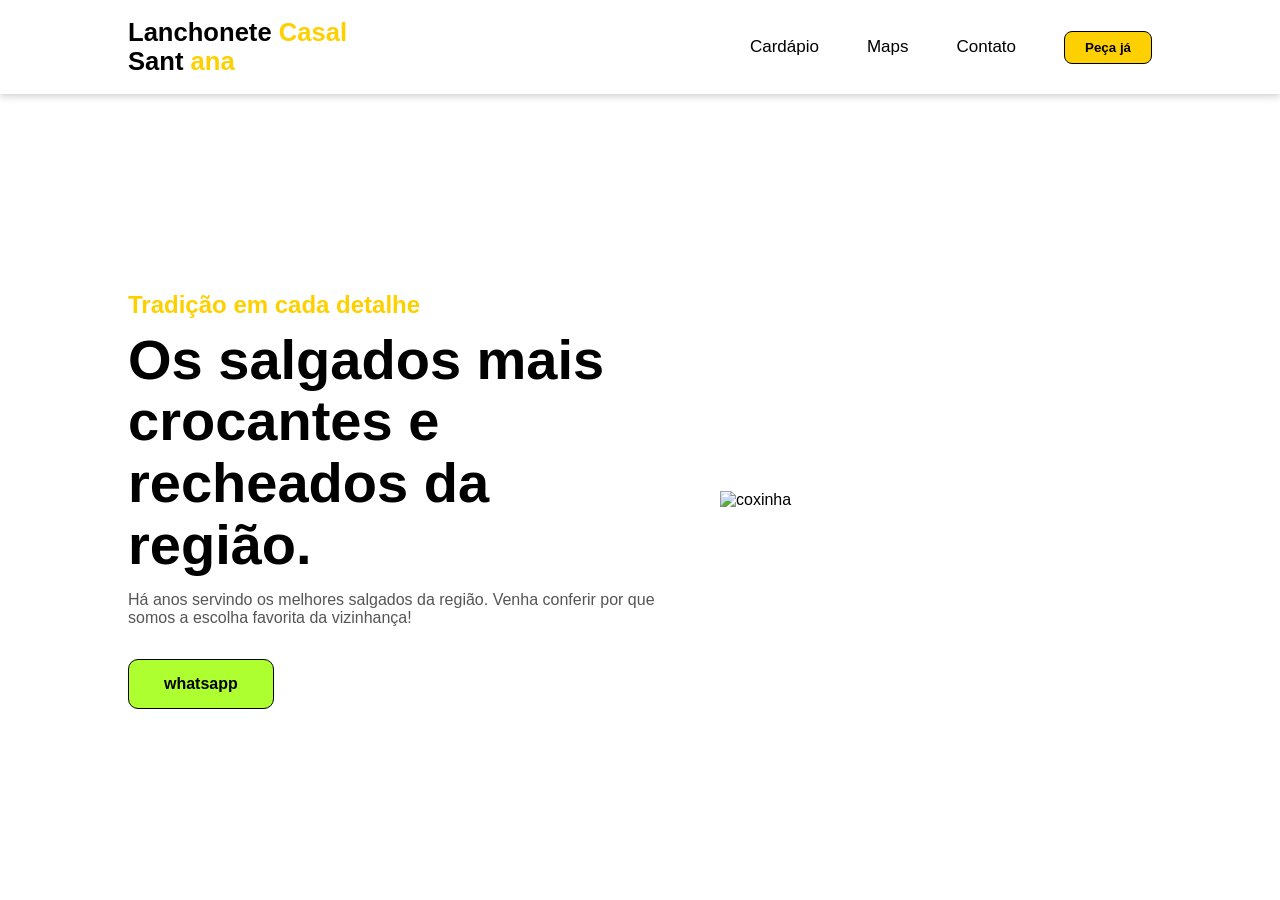
==== index.html @ 62159845 "Add files via upload" ====
<!DOCTYPE html>
<html lang="pt-br">
<head>
    <meta charset="UTF-8">
    <meta name="viewport" content="width=device-width, initial-scale=1.0">
    <title>Lanchonete da Cleuza</title>
    <link rel="stylesheet" href="style.css">
    <script src="app.js" defer></script>
</head>
<body>
    <header>
        <nav class="navigation">
            <p class="logo">Lanchonete <span>Casal<br></span>Sant <span>ana</span></p>

            <ul class="nav-menu">
                <li class="nav-item"><a href="cardapio/index.html">Cardápio</a></li>
                <li class="nav-item"><a href="https://maps.app.goo.gl/uycU5eYMcawXx2Zy9">Maps</a></li>
                <li class="nav-item"><a href="tel:+5541985182407">Contato</a></li>
                <li class="nav-item"><button class="btn-wt">Peça já</button></li>
            </ul>

            <div class="menu">
                <span class="bar"></span>
                <span class="bar"></span>
                <span class="bar"></span>
            </div>
        </nav>
    </header>

    <main>
        <section class="home">
            <div class="home-text">
                <h4 class="text-h4">Tradição em cada detalhe</h4>
                <h1 class="text-h1">Os salgados mais crocantes e recheados da região.</h1>
                <p>Há anos servindo os melhores salgados da região. Venha conferir por que somos a escolha favorita da vizinhança!</p>
                <a class="home-btn" href="https://wa.link/on8kbh">whatsapp</a>
            </div>

            <div class="home-img">
                <img src="img/coxinha.png" alt="coxinha">
            </div>
        </section>
    </main>
</body>
</html>
---- style.css ----
/* Reset e padrões globais */
* {
  font-family: "Poppins", sans-serif;
  margin: 0;
  padding: 0;
  box-sizing: border-box;
  list-style: none;
  text-decoration: none;
}

:root {
  --primary: rgb(255, 208, 0);
  --primary-hover: rgb(184, 150, 2);
  --white: #fff;
  --dark: #000;
}

body {
  color: var(--dark);
  background-color: var(--white);
  overflow-x: hidden;
}

/* ================= NAVBAR ================= */
.navigation {
  display: flex;
  align-items: center;
  justify-content: space-between;
  padding: 18px 10%;
  width: 100%;
  position: fixed;
  top: 0;
  z-index: 1000;
  background: var(--white);
  box-shadow: 0 0.1rem 0.5rem #ccc;
}

.logo {
  font-size: clamp(1.3rem, 2vw, 1.7rem);
  font-weight: 700;
  color: var(--dark);
}

.logo span {
  color: var(--primary);
}

/* Menu */
.nav-menu {
  display: flex;
  align-items: center;
  gap: 3rem;
}

.nav-menu li a {
  font-size: 17px;
  font-weight: 500;
  color: var(--dark);
  transition: 0.3s;
}

.nav-menu li a:hover {
  color: var(--primary);
}

/* Botão */
.btn-wt {
  padding: 8px 20px;
  border-radius: 8px;
  border: 1px solid black;
  background-color: var(--primary);
  font-weight: 600;
  cursor: pointer;
  transition: 0.3s;
}

.btn-wt:hover {
  background: var(--primary-hover);
}

/* ================= MENU HAMBÚRGUER ================= */
.menu {
  display: none;
  cursor: pointer;
}

.menu .bar {
  display: block;
  width: 28px;
  height: 3px;
  margin: 5px auto;
  border-radius: 3px;
  background: var(--dark);
  transition: all 0.3s;
}

.menu .bar:nth-child(1),
.menu .bar:nth-child(3) {
  background: var(--primary);
}

/* Animação X */
.menu.ativo .bar:nth-child(2) {
  opacity: 0;
}

.menu.ativo .bar:nth-child(1) {
  transform: translateY(8px) rotate(45deg);
}

.menu.ativo .bar:nth-child(3) {
  transform: translateY(-8px) rotate(-45deg);
}

/* ================= HOME ================= */
.home {
  display: flex;
  align-items: center;
  justify-content: space-between;
  width: 100%;
  min-height: 100vh;
  padding: 100px 10% 0;
  gap: 2rem;
}

.home-text {
  max-width: 35rem;
}

.home-text .text-h4 {
  font-size: clamp(1.2rem, 2vw, 1.5rem);
  color: var(--primary);
  margin-bottom: 10px;
}

.home-text .text-h1 {
  font-size: clamp(1.8rem, 5vw, 3.5rem);
  margin-bottom: 1rem;
  line-height: 1.1;
}

.home-text p {
  margin-bottom: 2rem;
  color: #555;
  font-size: clamp(0.9rem, 2vw, 1rem);
}

.home-btn {
  display: inline-block;
  padding: 15px 35px;
  border-radius: 10px;
  border: 1px solid black;
  background-color: #ADFF2F;
  color: #000;
  font-weight: 700;
  transition: 0.3s;
}

.home-btn:hover {
  background: var(--primary-hover);
}

/* ================= IMAGEM ================= */
.home-img {
  display: flex;
  align-items: center;
  justify-content: center;
  width: 100%;
  perspective: 1000px;
}

.home-img img {
  width: 100%;
  max-width: 450px;
  height: auto;
  animation: flutuar 4s ease-in-out infinite;
  transition: transform 0.5s ease;
}

.home-img img:hover {
  transform: scale(1.05) rotate(2deg);
  filter: drop-shadow(0 30px 40px rgba(255, 208, 0, 0.3));
}

/* Animação */
@keyframes flutuar {
  0% { transform: translateY(0); }
  50% { transform: translateY(-20px); }
  100% { transform: translateY(0); }
}

/* ================= RESPONSIVO ================= */

/* Tablets */
@media (max-width: 768px) {
  .menu {
    display: block;
    z-index: 1001;
  }

  .nav-menu {
    position: fixed;
    top: 0;
    right: -100%;
    width: 80%;
    height: 100vh;
    flex-direction: column;
    justify-content: center;
    background: var(--white);
    box-shadow: -2px 0 5px rgba(0, 0, 0, 0.1);
    transition: 0.4s;
  }

  .nav-menu.ativo {
    right: 0;
  }

  .home {
    flex-direction: column-reverse;
    text-align: center;
    padding: 120px 8% 20px;
  }

  .home-text {
    max-width: 100%;
  }

  .home-img img {
    max-width: 300px;
  }
}

/* Celulares */
@media (max-width: 480px) {
  .navigation {
    padding: 15px 5%;
  }

  .nav-menu {
    width: 100%;
  }

  .home {
    padding: 110px 5% 20px;
    gap: 1.5rem;
  }

  .home-text .text-h1 {
    line-height: 1.2;
  }

  .home-btn {
    padding: 12px 20px;
    font-size: 0.9rem;
  }

  .btn-wt {
    padding: 6px 14px;
    font-size: 0.85rem;
  }

  .home-img img {
    max-width: 220px;
  }
}

/* Evita scroll quando menu aberto */
body.menu-open {
  overflow: hidden;
}
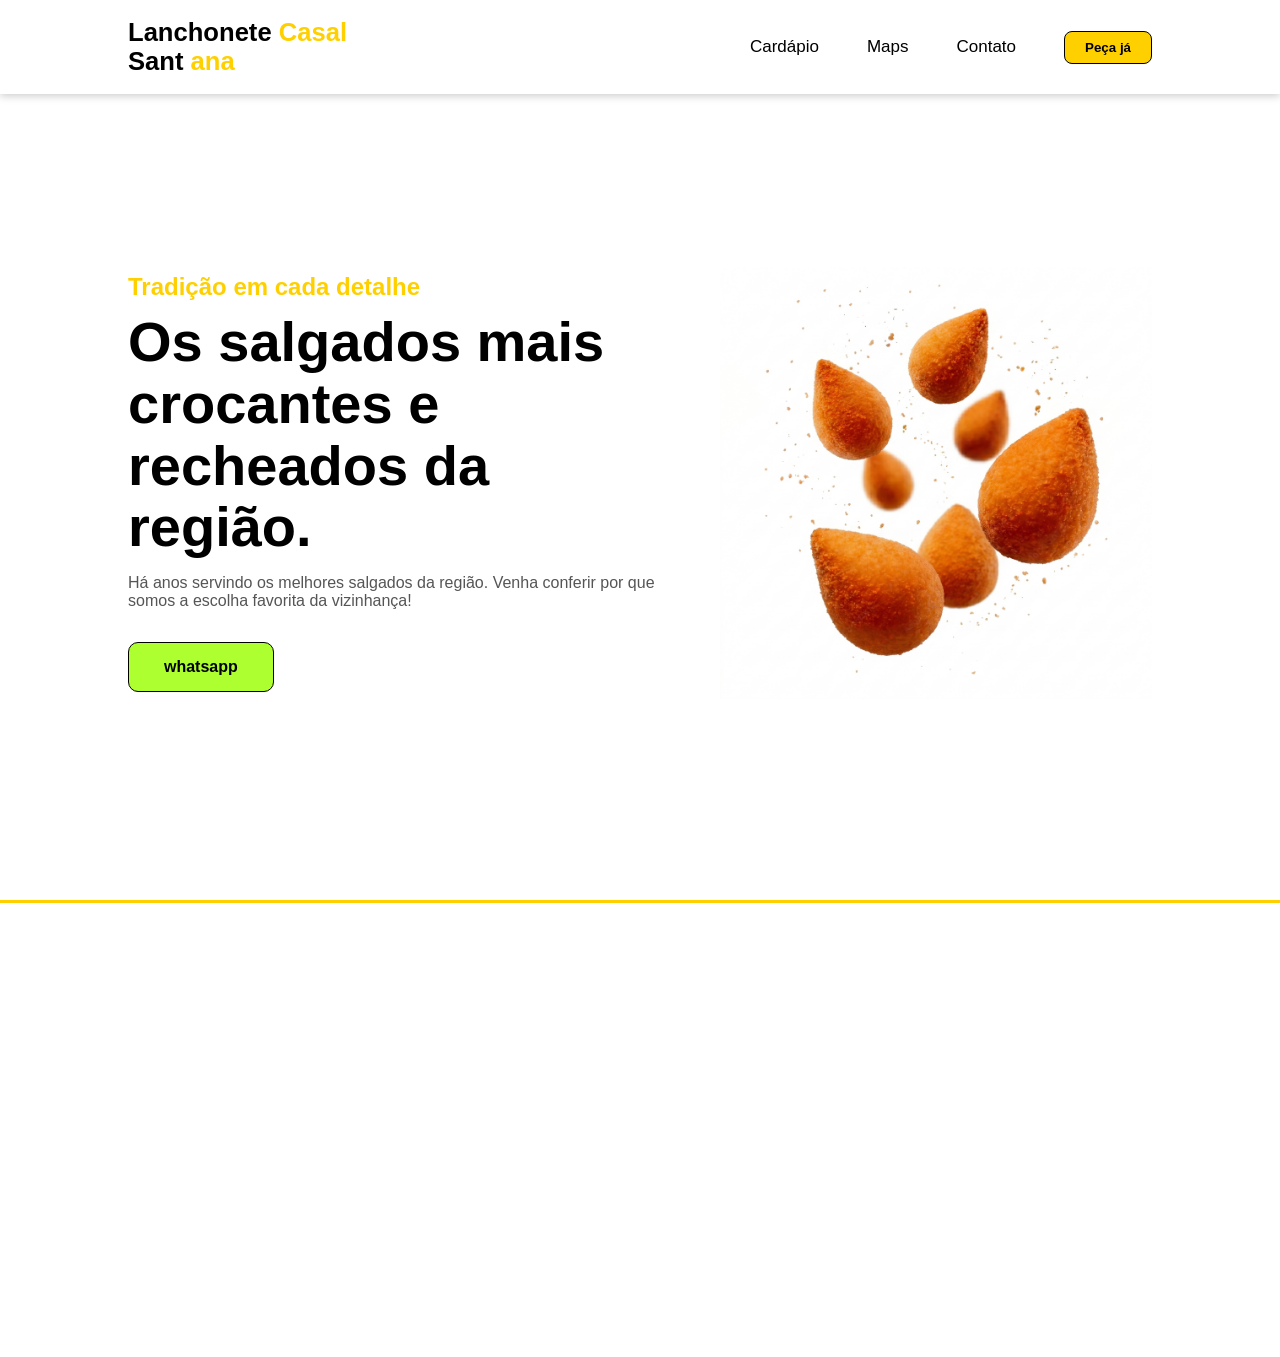
==== commit 623f0ae9: "Add progress bar and Google Maps iframe Added a progress bar and a Google Maps iframe for location." ====
--- a/index.html
+++ b/index.html
@@ -9,6 +9,7 @@
 </head>
 <body>
     <header>
+        <div class="progresso"></div>
         <nav class="navigation">
             <p class="logo">Lanchonete <span>Casal<br></span>Sant <span>ana</span></p>
 
@@ -40,6 +41,11 @@
                 <img src="img/coxinha.png" alt="coxinha">
             </div>
         </section>
+
+        <div class="barra-mapa">
+            <div class="barra"></div>
+        </div>
+        <iframe style="width: 100%; border: none;" src="https://www.google.com/maps/embed?pb=!1m18!1m12!1m3!1d3603.692531419556!2d-49.2216549!3d-25.4151007!2m3!1f0!2f0!3f0!3m2!1i1024!2i768!4f13.1!3m3!1m2!1s0x94dce536078d20c1%3A0xa237b43a099744f5!2sLanchonete%20da%20Cleuza!5e0!3m2!1spt-BR!2sbr!4v1788639614961!5m2!1spt-BR!2sbr" width="600" height="450" style="border:0;" allowfullscreen="" loading="lazy" referrerpolicy="strict-origin-when-cross-origin"></iframe>
     </main>
 </body>
 </html>
--- a/style.css
+++ b/style.css
@@ -119,7 +119,7 @@
   justify-content: space-between;
   width: 100%;
   min-height: 100vh;
-  padding: 100px 10% 0;
+  padding: 100px 10% 35px;
   gap: 2rem;
 }
 
@@ -181,6 +181,11 @@
   transform: scale(1.05) rotate(2deg);
   filter: drop-shadow(0 30px 40px rgba(255, 208, 0, 0.3));
 }
+
+.barra-mapa {width: 100%; height: 3px;}
+.barra-mapa .barra {width: 100%; height: 100%; background-color: var(--primary);}
+
+.progresso {width: 0vw; height: 3px; background-color: var(--primary); transition: 0.4s ease; position: fixed; top: 0; z-index: 99999;}
 
 /* Animação */
 @keyframes flutuar {
@@ -267,4 +272,4 @@
 /* Evita scroll quando menu aberto */
 body.menu-open {
   overflow: hidden;
-}+}
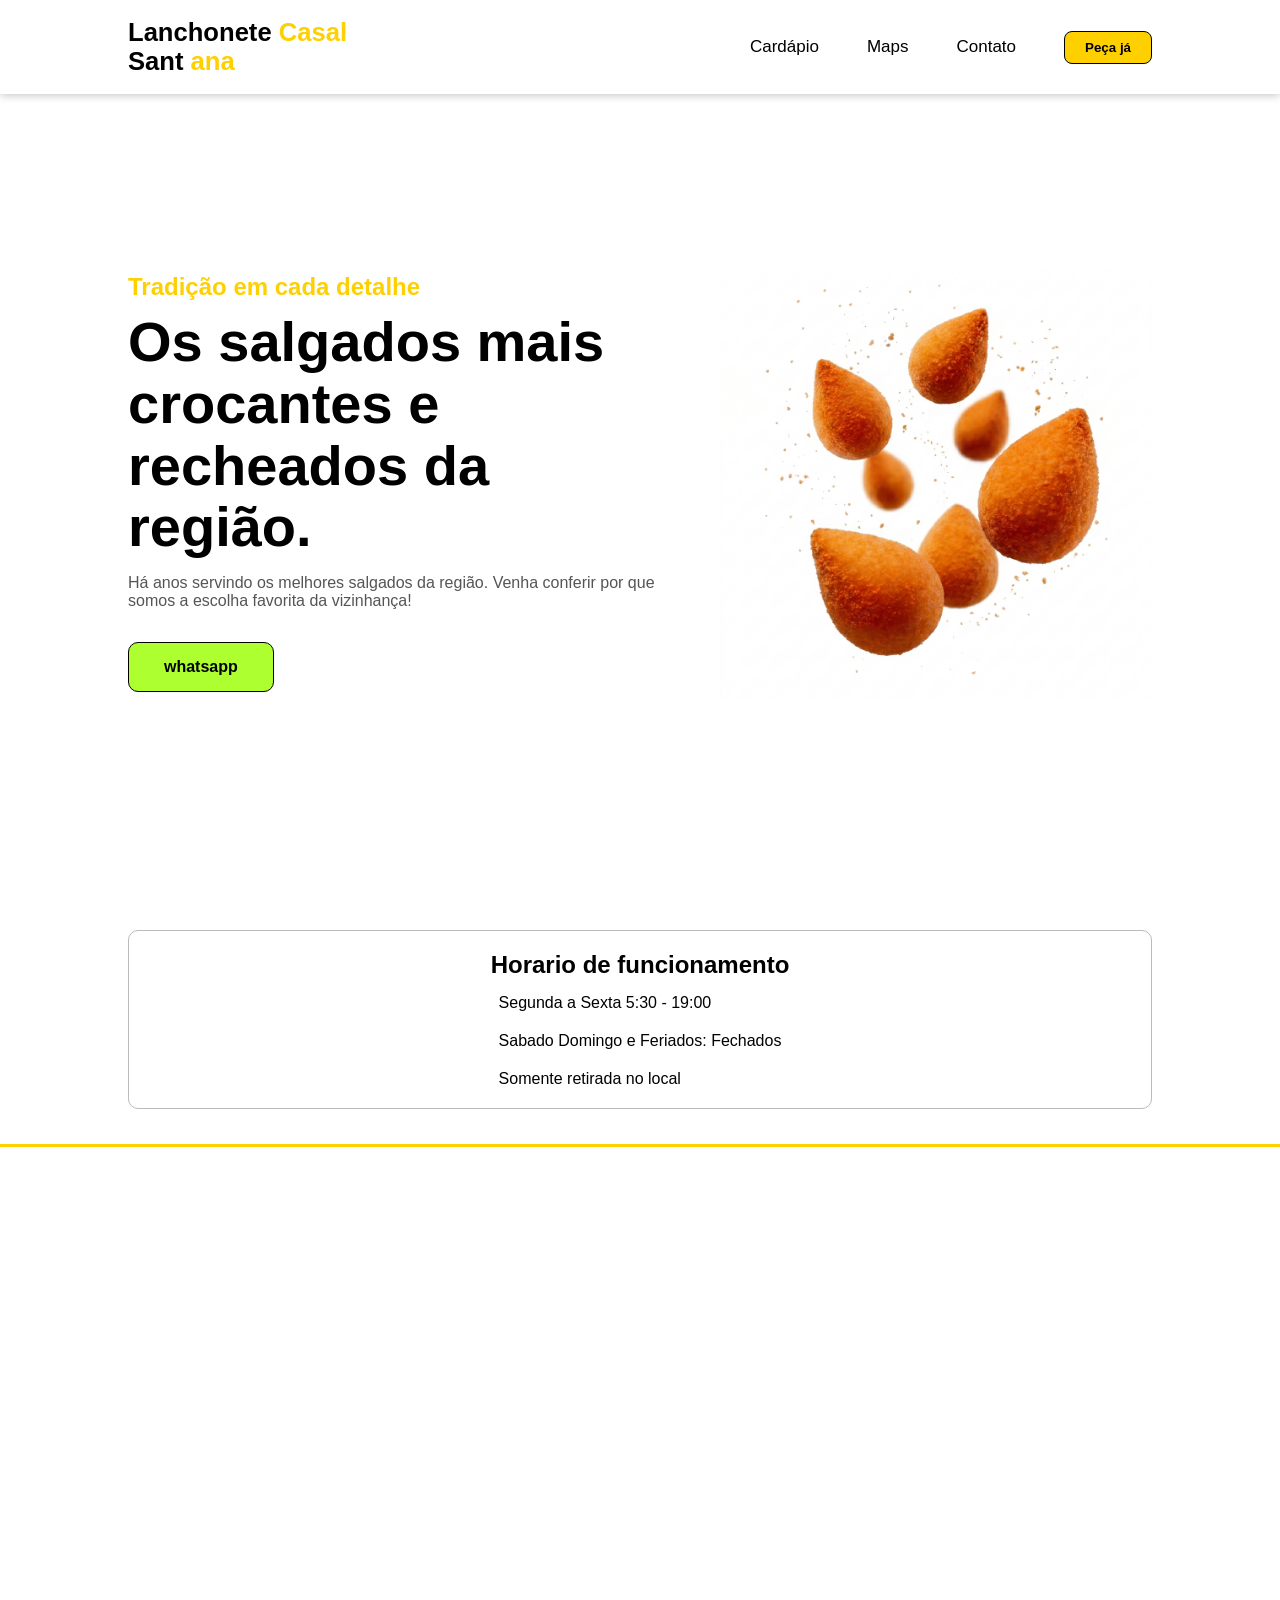
==== commit 86e15140: "Update index.html" ====
--- a/index.html
+++ b/index.html
@@ -42,6 +42,17 @@
             </div>
         </section>
 
+        <section class="funcionamento">
+            <div class="titulo">
+                <h2>Horario de funcionamento</h2>
+            </div>
+            <ul class="horarios">
+                <li>Segunda a Sexta 5:30 - 19:00</li>
+                <li>Sabado Domingo e Feriados: Fechados</li>
+                <li>Somente retirada no local</li>
+            </ul>
+
+        </section>
         <div class="barra-mapa">
             <div class="barra"></div>
         </div>
--- a/style.css
+++ b/style.css
@@ -186,6 +186,10 @@
 .barra-mapa .barra {width: 100%; height: 100%; background-color: var(--primary);}
 
 .progresso {width: 0vw; height: 3px; background-color: var(--primary); transition: 0.4s ease; position: fixed; top: 0; z-index: 99999;}
+
+.funcionamento {font-size: 1rem; margin: 30px 10% 35px; display: flex; flex-direction: column; gap: 15px; border: 1px solid #BBB; width: 80%; padding: 20px; border-radius: 10px; align-items: center;}
+.funcionamento .horarios {display: flex; flex-direction: column; gap: 20px;}
+
 
 /* Animação */
 @keyframes flutuar {
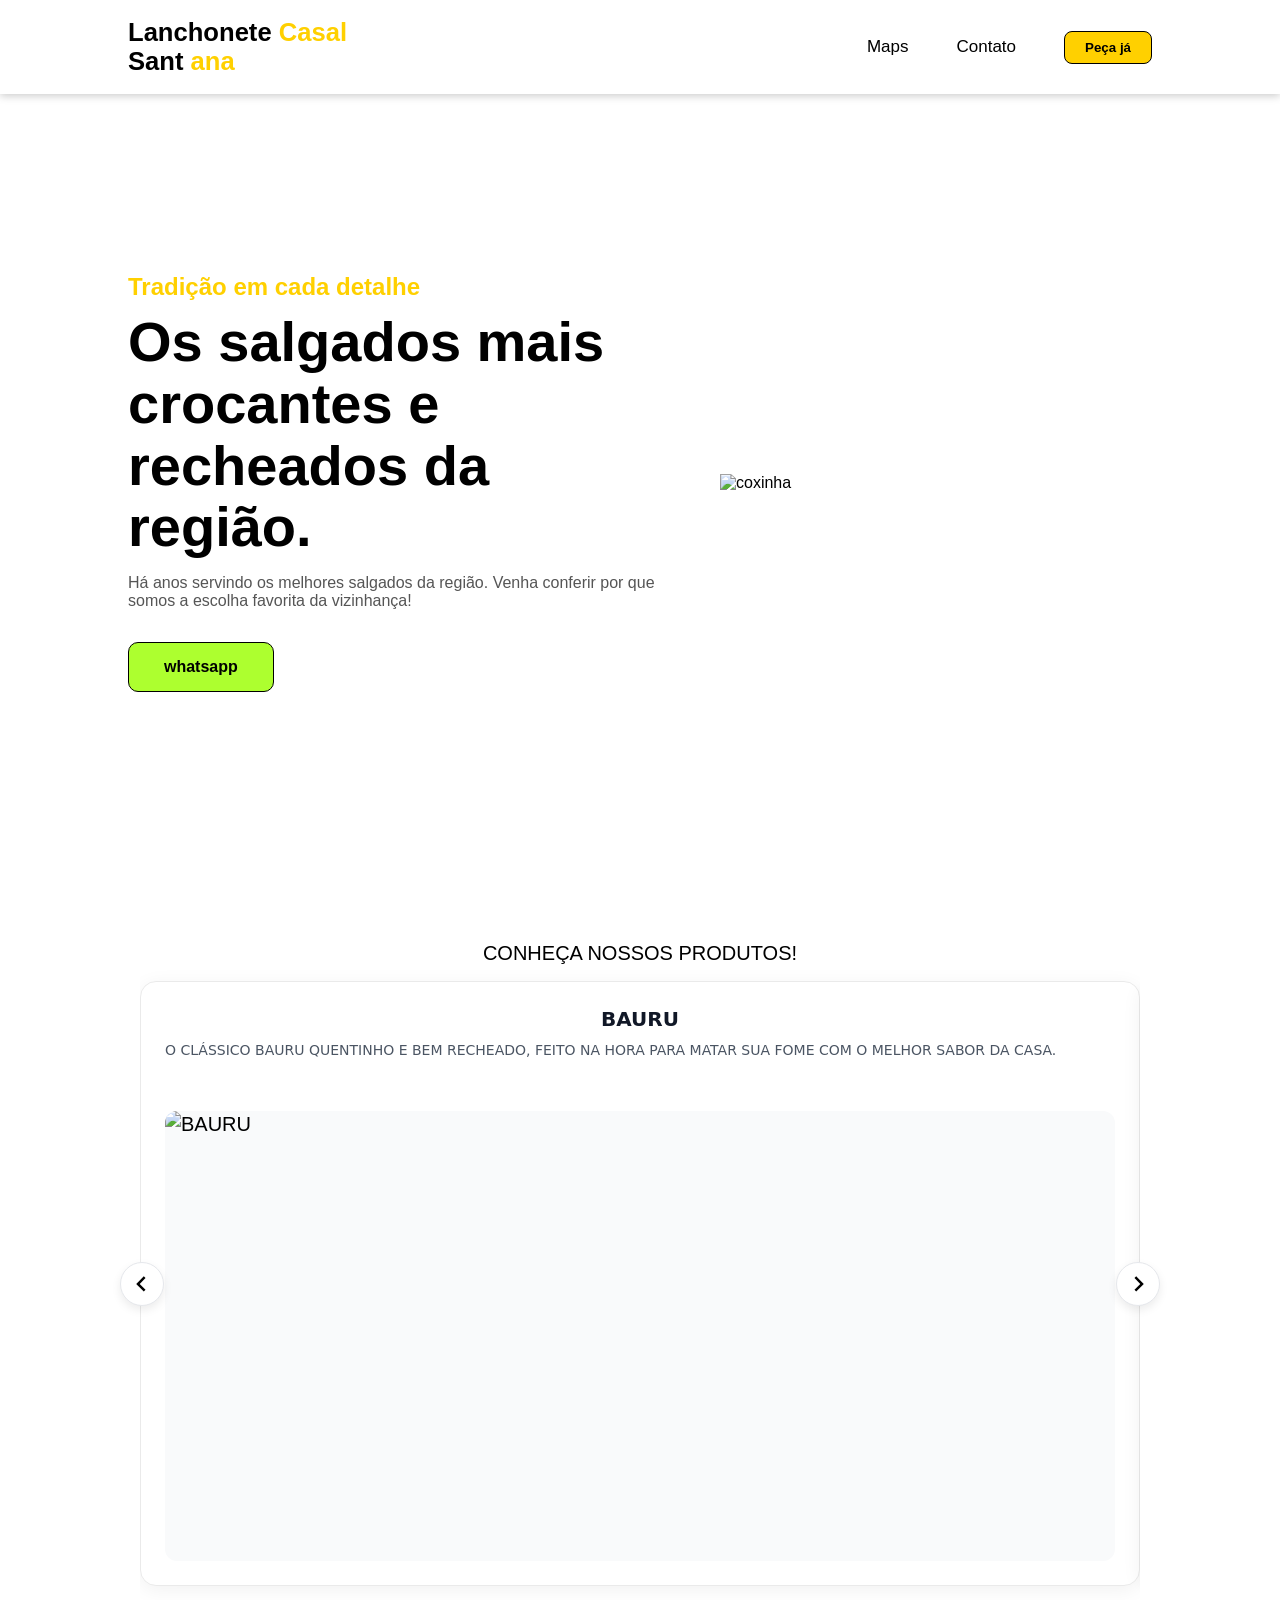
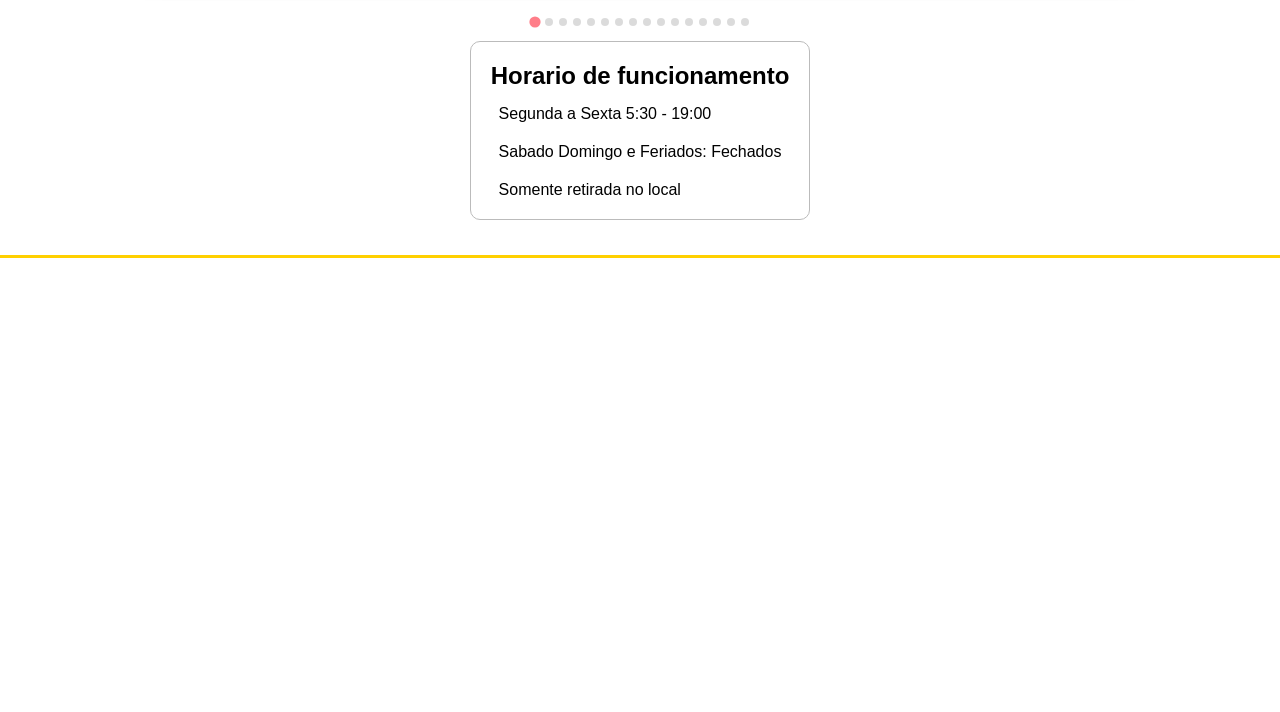
==== commit 0729dfc5: "Add files via upload" ====
--- a/index.html
+++ b/index.html
@@ -5,7 +5,7 @@
     <meta name="viewport" content="width=device-width, initial-scale=1.0">
     <title>Lanchonete da Cleuza</title>
     <link rel="stylesheet" href="style.css">
-    <script src="app.js" defer></script>
+    <link rel="stylesheet" href="splide.min.css">
 </head>
 <body>
     <header>
@@ -14,7 +14,6 @@
             <p class="logo">Lanchonete <span>Casal<br></span>Sant <span>ana</span></p>
 
             <ul class="nav-menu">
-                <li class="nav-item"><a href="cardapio/index.html">Cardápio</a></li>
                 <li class="nav-item"><a href="https://maps.app.goo.gl/uycU5eYMcawXx2Zy9">Maps</a></li>
                 <li class="nav-item"><a href="tel:+5541985182407">Contato</a></li>
                 <li class="nav-item"><button class="btn-wt">Peça já</button></li>
@@ -42,6 +41,265 @@
             </div>
         </section>
 
+        <section id="slider">
+            <div class="tamanho-1000">
+                <div class="containt">
+                    <div class="titulo">
+                        <p>Conheça Nossos produtos!</p>
+
+                        <div class="splide">
+                            <div class="splide__track">
+                                <ul class="splide__list">
+
+                                    <!-- Bauru -->
+                                    <li class="splide__slide">
+                                        <div class="card">
+                                            <div class="titulo">
+                                                <h1>Bauru</h1>
+                                            </div>
+                                            <div class="descricao">
+                                                <p>O clássico bauru quentinho e bem recheado, feito na hora para matar sua fome com o melhor sabor da casa.</p>
+                                            </div>
+                                            <picture class="pic-food">
+                                                <img src="cardapio/img/bauru.png" alt="Bauru">
+                                            </picture>
+                                        </div>
+                                    </li>
+
+                                    <!-- Burger -->
+                                    <li class="splide__slide">
+                                        <div class="card">
+                                            <div class="titulo">
+                                                <h1>Hambúrguer</h1>
+                                            </div>
+                                            <div class="descricao">
+                                                <p>Suculentos e artesanais! Escolha entre nossas opções incríveis: X-Pernil, X-Bacon, X-Salada e X-Costela.</p>
+                                            </div>
+                                            <picture class="pic-food">
+                                                <img src="cardapio/img/burger.png" alt="Hambúrguer">
+                                            </picture>
+                                        </div>
+                                    </li>
+
+                                    <!-- Café -->
+                                    <li class="splide__slide">
+                                        <div class="card">
+                                            <div class="titulo">
+                                                <h1>Café</h1>
+                                            </div>
+                                            <div class="descricao">
+                                                <p>Aquele café passado na hora para dar energia ao seu dia. Servimos o tradicional Café Preto ou com Leite cremoso.</p>
+                                            </div>
+                                            <picture class="pic-food">
+                                                <img src="cardapio/img/cafe.png" alt="Café">
+                                            </picture>
+                                        </div>
+                                    </li>
+
+                                    <!-- Choco -->
+                                    <li class="splide__slide">
+                                        <div class="card">
+                                            <div class="titulo">
+                                                <h1>Choco Milk</h1>
+                                            </div>
+                                            <div class="descricao">
+                                                <p>Delicioso achocolatado super gelado e cremoso, a escolha perfeita para adoçar e refrescar sua pausa.</p>
+                                            </div>
+                                            <picture class="pic-food">
+                                                <img src="cardapio/img/choco.png" alt="Choco Milk">
+                                            </picture>
+                                        </div>
+                                    </li>
+
+                                    <!-- Coxinha -->
+                                    <li class="splide__slide">
+                                        <div class="card">
+                                            <div class="titulo">
+                                                <h1>Coxinha</h1>
+                                            </div>
+                                            <div class="descricao">
+                                                <p>Crocante por fora e extremamente macia por dentro! Sabores: Frango c/ Catupiry, Frango c/ Requeijão e Costela.</p>
+                                            </div>
+                                            <picture class="pic-food">
+                                                <img src="cardapio/img/coxinha.png" alt="Coxinha">
+                                            </picture>
+                                        </div>
+                                    </li>
+
+                                    <!-- Doce -->
+                                    <li class="splide__slide">
+                                        <div class="card">
+                                            <div class="titulo">
+                                                <h1>Doces Tradicionais</h1>
+                                            </div>
+                                            <div class="descricao">
+                                                <p>Aqueles doces com gosto de infância! Variedades de Amendoim, Doce de Leite, Abóbora e muito mais para você aproveitar.</p>
+                                            </div>
+                                            <picture class="pic-food">
+                                                <img src="cardapio/img/doce.png" alt="Doces">
+                                            </picture>
+                                        </div>
+                                    </li>
+
+                                    <!-- Energético -->
+                                    <li class="splide__slide">
+                                        <div class="card">
+                                            <div class="titulo">
+                                                <h1>Energéticos</h1>
+                                            </div>
+                                            <div class="descricao">
+                                                <p>Precisa de um pique extra? Temos as melhores marcas bem geladas: Monster, Red Bull e Furioso.</p>
+                                            </div>
+                                            <picture class="pic-food">
+                                                <img src="cardapio/img/energ.png" alt="Energéticos">
+                                            </picture>
+                                        </div>
+                                    </li>
+
+                                    <!-- Espeto -->
+                                    <li class="splide__slide">
+                                        <div class="card">
+                                            <div class="titulo">
+                                                <h1>Espeto de Frango</h1>
+                                            </div>
+                                            <div class="descricao">
+                                                <p>Espetinho de frango grelhado no ponto certo, bem temperado, suculento e perfeito para um lanche rápido.</p>
+                                            </div>
+                                            <picture class="pic-food">
+                                                <img src="cardapio/img/espeto.png" alt="Espeto">
+                                            </picture>
+                                        </div>
+                                    </li>
+
+                                    <!-- Fone / Eletrônicos -->
+                                    <li class="splide__slide">
+                                        <div class="card">
+                                            <div class="titulo">
+                                                <h1>Eletrônicos & Acessórios</h1>
+                                            </div>
+                                            <div class="descricao">
+                                                <p>Salvação do seu dia a dia! Fones de ouvido, carregadores, cabos diversos e serviço de recarga para celulares.</p>
+                                            </div>
+                                            <picture class="pic-food">
+                                                <img src="cardapio/img/fone.png" alt="Eletrônicos">
+                                            </picture>
+                                        </div>
+                                    </li>
+
+                                    <!-- Misto Quente -->
+                                    <li class="splide__slide">
+                                        <div class="card">
+                                            <div class="titulo">
+                                                <h1>Misto Quente</h1>
+                                            </div>
+                                            <div class="descricao">
+                                                <p>Um clássico irresistível! Pão prensado na hora com presunto de qualidade e muito queijo derretido.</p>
+                                            </div>
+                                            <picture class="pic-food">
+                                                <img src="cardapio/img/mistoquente.png" alt="Misto Quente">
+                                            </picture>
+                                        </div>
+                                    </li>
+
+                                    <!-- Pastel -->
+                                    <li class="splide__slide">
+                                        <div class="card">
+                                            <div class="titulo">
+                                                <h1>Pastel Assado / Frito</h1>
+                                            </div>
+                                            <div class="descricao">
+                                                <p>Massa sequinha e recheios caprichados: Carne c/ Ovo, Carne c/ Queijo, Queijo c/ Calabresa e Carne c/ Palmito.</p>
+                                            </div>
+                                            <picture class="pic-food">
+                                                <img src="cardapio/img/pastel.png" alt="Pastel">
+                                            </picture>
+                                        </div>
+                                    </li>
+
+                                    <!-- Quibe -->
+                                    <li class="splide__slide">
+                                        <div class="card">
+                                            <div class="titulo">
+                                                <h1>Quibe de Carne</h1>
+                                            </div>
+                                            <div class="descricao">
+                                                <p>Receita tradicional temperada com ervas selecionadas, recheado com carne bovina suculenta e frito na hora.</p>
+                                            </div>
+                                            <picture class="pic-food">
+                                                <img src="cardapio/img/quibe.png" alt="Quibe">
+                                            </picture>
+                                        </div>
+                                    </li>
+
+                                    <!-- Refrigerante -->
+                                    <li class="splide__slide">
+                                        <div class="card">
+                                            <div class="titulo">
+                                                <h1>Refrigerantes</h1>
+                                            </div>
+                                            <div class="descricao">
+                                                <p>Nada melhor para acompanhar seu salgado! Latas e garrafas trincando de geladas: Coca-Cola, Fanta, Sprite e mais.</p>
+                                            </div>
+                                            <picture class="pic-food">
+                                                <img src="cardapio/img/refri.png" alt="Refrigerante">
+                                            </picture>
+                                        </div>
+                                    </li>
+
+                                    <!-- Risole -->
+                                    <li class="splide__slide">
+                                        <div class="card">
+                                            <div class="titulo">
+                                                <h1>Risole de Carne</h1>
+                                            </div>
+                                            <div class="descricao">
+                                                <p>Salgado empanado com casquinha crocante e recheio cremoso de carne moída bem temperada.</p>
+                                            </div>
+                                            <picture class="pic-food">
+                                                <img src="cardapio/img/risole.png" alt="Risole">
+                                            </picture>
+                                        </div>
+                                    </li>
+
+                                    <!-- Sobrecoxa -->
+                                    <li class="splide__slide">
+                                        <div class="card">
+                                            <div class="titulo">
+                                                <h1>Sobrecoxa de Frango</h1>
+                                            </div>
+                                            <div class="descricao">
+                                                <p>Sobrecoxa assada e bem douradinha, com tempero especial que garante muita suculência a cada mordida.</p>
+                                            </div>
+                                            <picture class="pic-food">
+                                                <img src="cardapio/img/sobrecoxa.png" alt="Sobrecoxa">
+                                            </picture>
+                                        </div>
+                                    </li>
+
+                                    <!-- Suco -->
+                                    <li class="splide__slide">
+                                        <div class="card">
+                                            <div class="titulo">
+                                                <h1>Sucos & Bebidas</h1>
+                                            </div>
+                                            <div class="descricao">
+                                                <p>Opções leves e saborosas para se hidratar: Tampico, Del Valle, Água de Coco geladinha e vários outros sabores.</p>
+                                            </div>
+                                            <picture class="pic-food">
+                                                <img src="cardapio/img/suco.png" alt="Suco">
+                                            </picture>
+                                        </div>
+                                    </li>
+
+                                </ul>
+                            </div>
+                        </div>
+
+                    </div>
+                </div>
+            </div>
+        </section>
+
         <section class="funcionamento">
             <div class="titulo">
                 <h2>Horario de funcionamento</h2>
@@ -58,5 +316,8 @@
         </div>
         <iframe style="width: 100%; border: none;" src="https://www.google.com/maps/embed?pb=!1m18!1m12!1m3!1d3603.692531419556!2d-49.2216549!3d-25.4151007!2m3!1f0!2f0!3f0!3m2!1i1024!2i768!4f13.1!3m3!1m2!1s0x94dce536078d20c1%3A0xa237b43a099744f5!2sLanchonete%20da%20Cleuza!5e0!3m2!1spt-BR!2sbr!4v1788639614961!5m2!1spt-BR!2sbr" width="600" height="450" style="border:0;" allowfullscreen="" loading="lazy" referrerpolicy="strict-origin-when-cross-origin"></iframe>
     </main>
+
+    <script src="splide.min.js"></script>
+    <script src="app.js"></script>
 </body>
 </html>
--- a/style.css
+++ b/style.css
@@ -187,8 +187,167 @@
 
 .progresso {width: 0vw; height: 3px; background-color: var(--primary); transition: 0.4s ease; position: fixed; top: 0; z-index: 99999;}
 
-.funcionamento {font-size: 1rem; margin: 30px 10% 35px; display: flex; flex-direction: column; gap: 15px; border: 1px solid #BBB; width: 80%; padding: 20px; border-radius: 10px; align-items: center;}
+.funcionamento {font-size: 1rem; margin: 30px auto 35px; display: flex; flex-direction: column; gap: 15px; border: 1px solid #BBB; width: 80%; padding: 20px; border-radius: 10px; align-items: center; width: fit-content;}
 .funcionamento .horarios {display: flex; flex-direction: column; gap: 20px;}
+
+#slider {
+  padding: 90px 0 0;
+}
+
+#slider .tamanho-1000 {
+  width: 90%;
+  max-width: 1000px;
+  margin: 0 auto;
+}
+
+#slider .titulo {
+  font-size: 20px;
+  text-transform: uppercase;
+  text-align: center;
+  line-height: 1.3em;
+}
+
+/* ==========================================================================
+   CONFIGURAÇÕES DO CONTÊINER GERAL
+   ========================================================================== */
+#slider {
+  width: 100%;
+  max-width: 1200px; /* Largura perfeita para desktop */
+  margin: 2.5rem auto;
+  padding: 0 1.5rem;
+  box-sizing: border-box;
+}
+
+#slider .splide__track {
+  padding: 15px 5px;
+}
+
+/* ==========================================================================
+   ESTRUTURA DO CARD
+   ========================================================================== */
+#slider .card {
+  background: #ffffff;
+  border-radius: 16px;
+  padding: 1.5rem;
+  box-shadow: 0 4px 20px rgba(0, 0, 0, 0.06);
+  border: 1px solid #eaeaea;
+  display: flex;
+  flex-direction: column;
+  justify-content: space-between;
+  height: 100%;
+  box-sizing: border-box;
+  text-align: left; /* Alinhamento à esquerda fica mais elegante no desktop */
+}
+
+/* ==========================================================================
+   TEXTOS (TÍTULO E DESCRIÇÃO ACIMA DA IMAGEM)
+   ========================================================================== */
+#slider .titulo {
+  margin-bottom: 0.5rem;
+}
+
+#slider .titulo h1 {
+  font-family: 'Poppins', system-ui, -apple-system, sans-serif;
+  font-size: 1.25rem;
+  font-weight: 700;
+  color: #111827;
+  margin: 0;
+  line-height: 1.3;
+}
+
+#slider .descricao {
+  margin-bottom: 1.25rem;
+  min-height: 3.2rem; /* Mantém o alinhamento uniforme das imagens */
+  display: flex;
+  align-items: flex-start;
+}
+
+#slider .descricao p {
+  font-family: 'Inter', system-ui, -apple-system, sans-serif;
+  font-size: 0.875rem;
+  color: #4b5563;
+  line-height: 1.5;
+  margin: 0;
+}
+
+/* ==========================================================================
+   IMAGEM (SEM EFEITO HOVER)
+   ========================================================================== */
+#slider .pic-food {
+  width: 100%;
+  max-height: 50vh;
+  aspect-ratio: 1 / 1;
+  display: block;
+  border-radius: 12px;
+  overflow: hidden;
+  background-color: #f9fafb;
+}
+
+#slider .pic-food img {
+  width: 100%;
+  height: 100%;
+  object-fit: cover;
+  object-position: center;
+  display: block;
+}
+
+/* ==========================================================================
+   NAVEGAÇÃO DO SPLIDE (SETAS E PAGINAÇÃO)
+   ========================================================================== */
+#slider .splide__arrow {
+  background: #ffffff;
+  border: 1px solid #e5e7eb;
+  box-shadow: 0 4px 10px rgba(0, 0, 0, 0.08);
+  width: 2.75rem;
+  height: 2.75rem;
+  opacity: 1;
+}
+
+#slider .splide__arrow--prev {
+  left: -1.25rem;
+}
+
+#slider .splide__arrow--next {
+  right: -1.25rem;
+}
+
+#slider .splide__pagination {
+  bottom: -1.75rem;
+}
+
+#slider .splide__pagination__page.is-active {
+  background: #ff4757;
+}
+
+/* ==========================================================================
+   RESPONSIVIDADE (MEDIA QUERIES)
+   ========================================================================== */
+
+/* Telas Pequenas (Smartphones) */
+@media (max-width: 640px) {
+  #slider {
+    padding: 0 0.75rem;
+  }
+
+  #slider .card {
+    padding: 1rem;
+    text-align: center;
+  }
+
+  #slider .descricao {
+    justify-content: center;
+    min-height: auto;
+  }
+
+  #slider .splide__arrow--prev {
+    left: 0.25rem;
+  }
+
+  #slider .splide__arrow--next {
+    right: 0.25rem;
+  }
+}
+
 
 
 /* Animação */
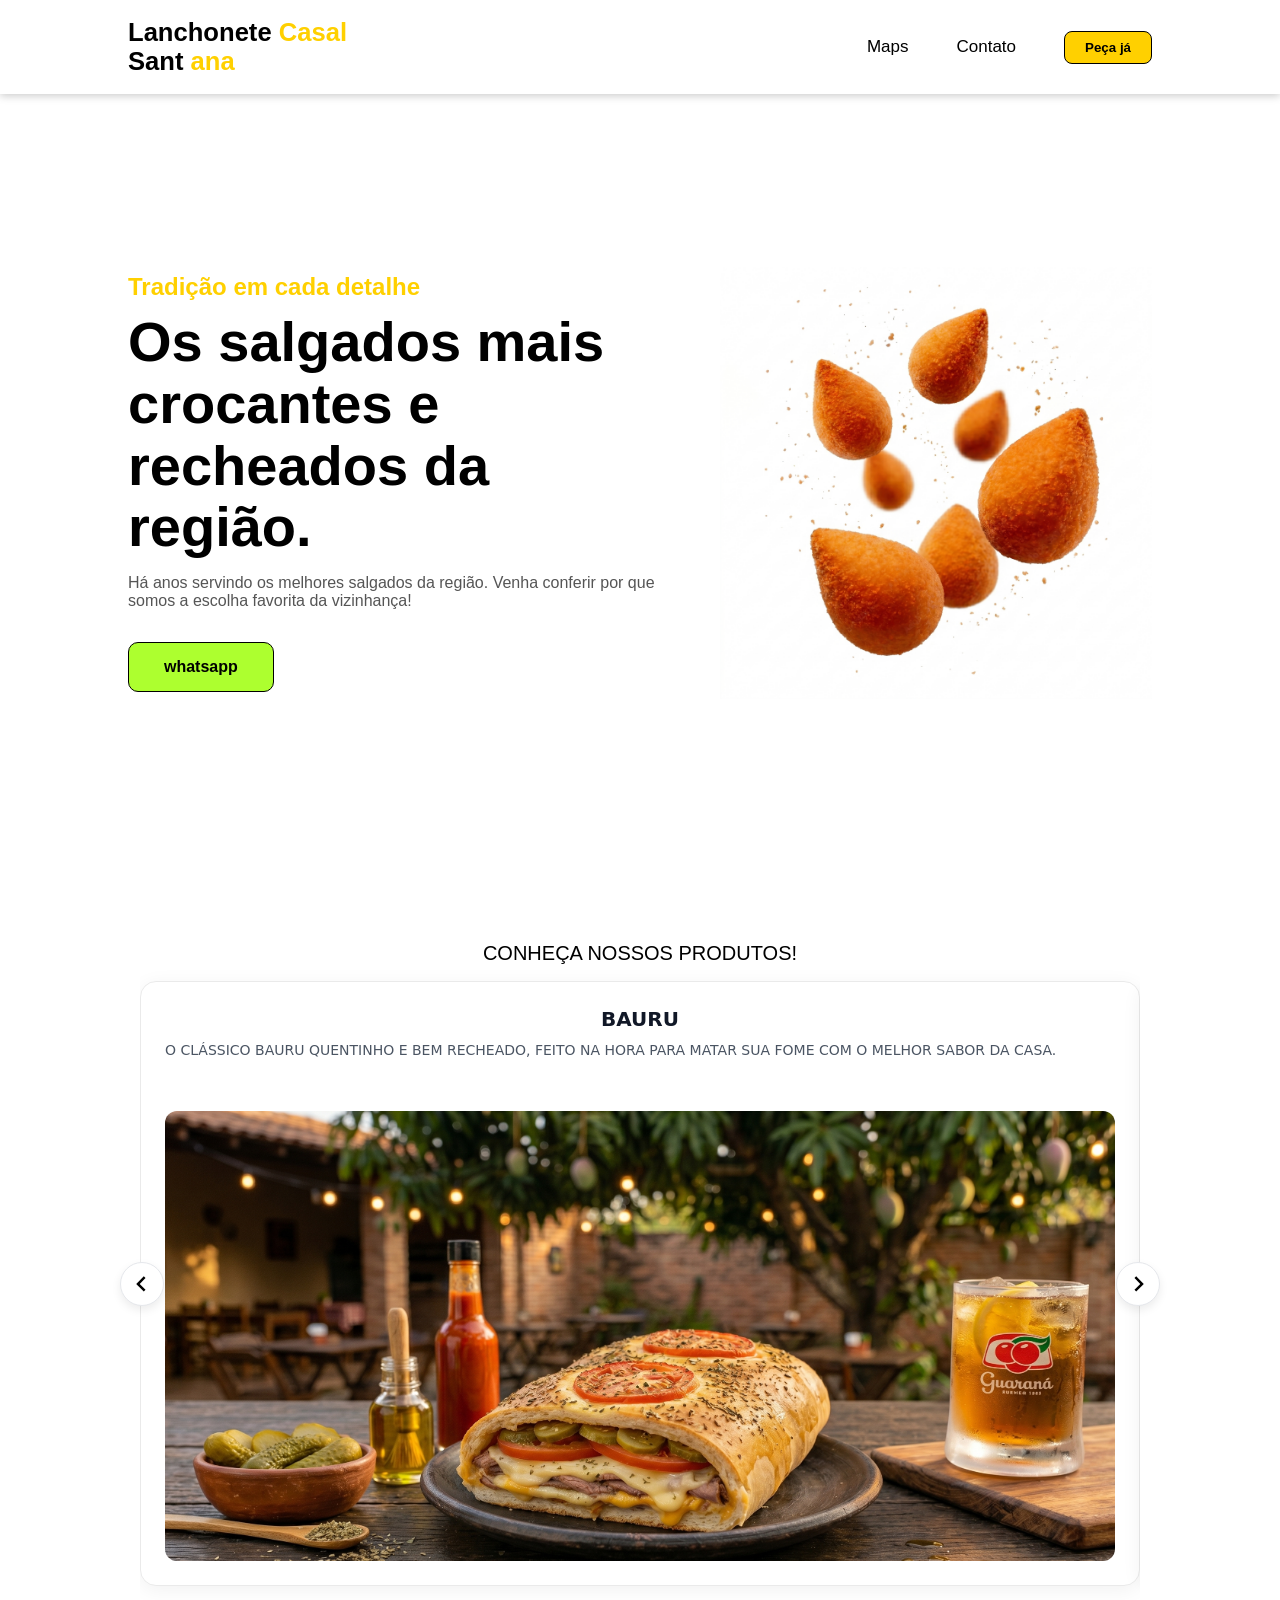
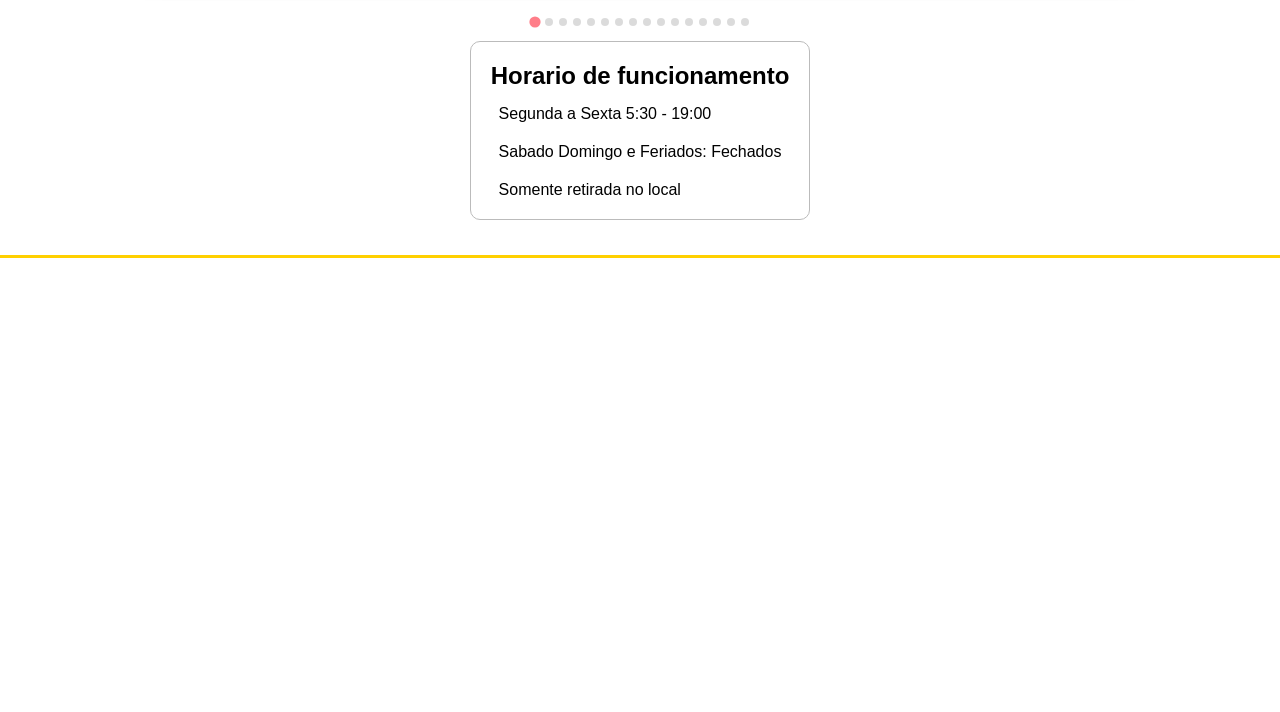
==== commit c1342370: "Adicionei algumas animações e melhorei um pouco o css" ====
--- a/index.html
+++ b/index.html
@@ -36,9 +36,9 @@
                 <a class="home-btn" href="https://wa.link/on8kbh">whatsapp</a>
             </div>
 
-            <div class="home-img">
-                <img src="img/coxinha.png" alt="coxinha">
-            </div>
+            <picture class="home-img">
+                <img class="coxinha" src="img/coxinha.png" alt="coxinha">
+            </picture>
         </section>
 
         <section id="slider">
@@ -320,4 +320,4 @@
     <script src="splide.min.js"></script>
     <script src="app.js"></script>
 </body>
-</html>
+</html>
--- a/style.css
+++ b/style.css
@@ -174,12 +174,13 @@
   max-width: 450px;
   height: auto;
   animation: flutuar 4s ease-in-out infinite;
-  transition: transform 0.5s ease;
+  transition: transform, scale 0.5s ease;
+  cursor: pointer;
 }
 
 .home-img img:hover {
-  transform: scale(1.05) rotate(2deg);
-  filter: drop-shadow(0 30px 40px rgba(255, 208, 0, 0.3));
+  animation-play-state: paused;
+  scale: 1.1;
 }
 
 .barra-mapa {width: 100%; height: 3px;}
@@ -192,6 +193,7 @@
 
 #slider {
   padding: 90px 0 0;
+  scroll-margin-top: 120px;
 }
 
 #slider .tamanho-1000 {
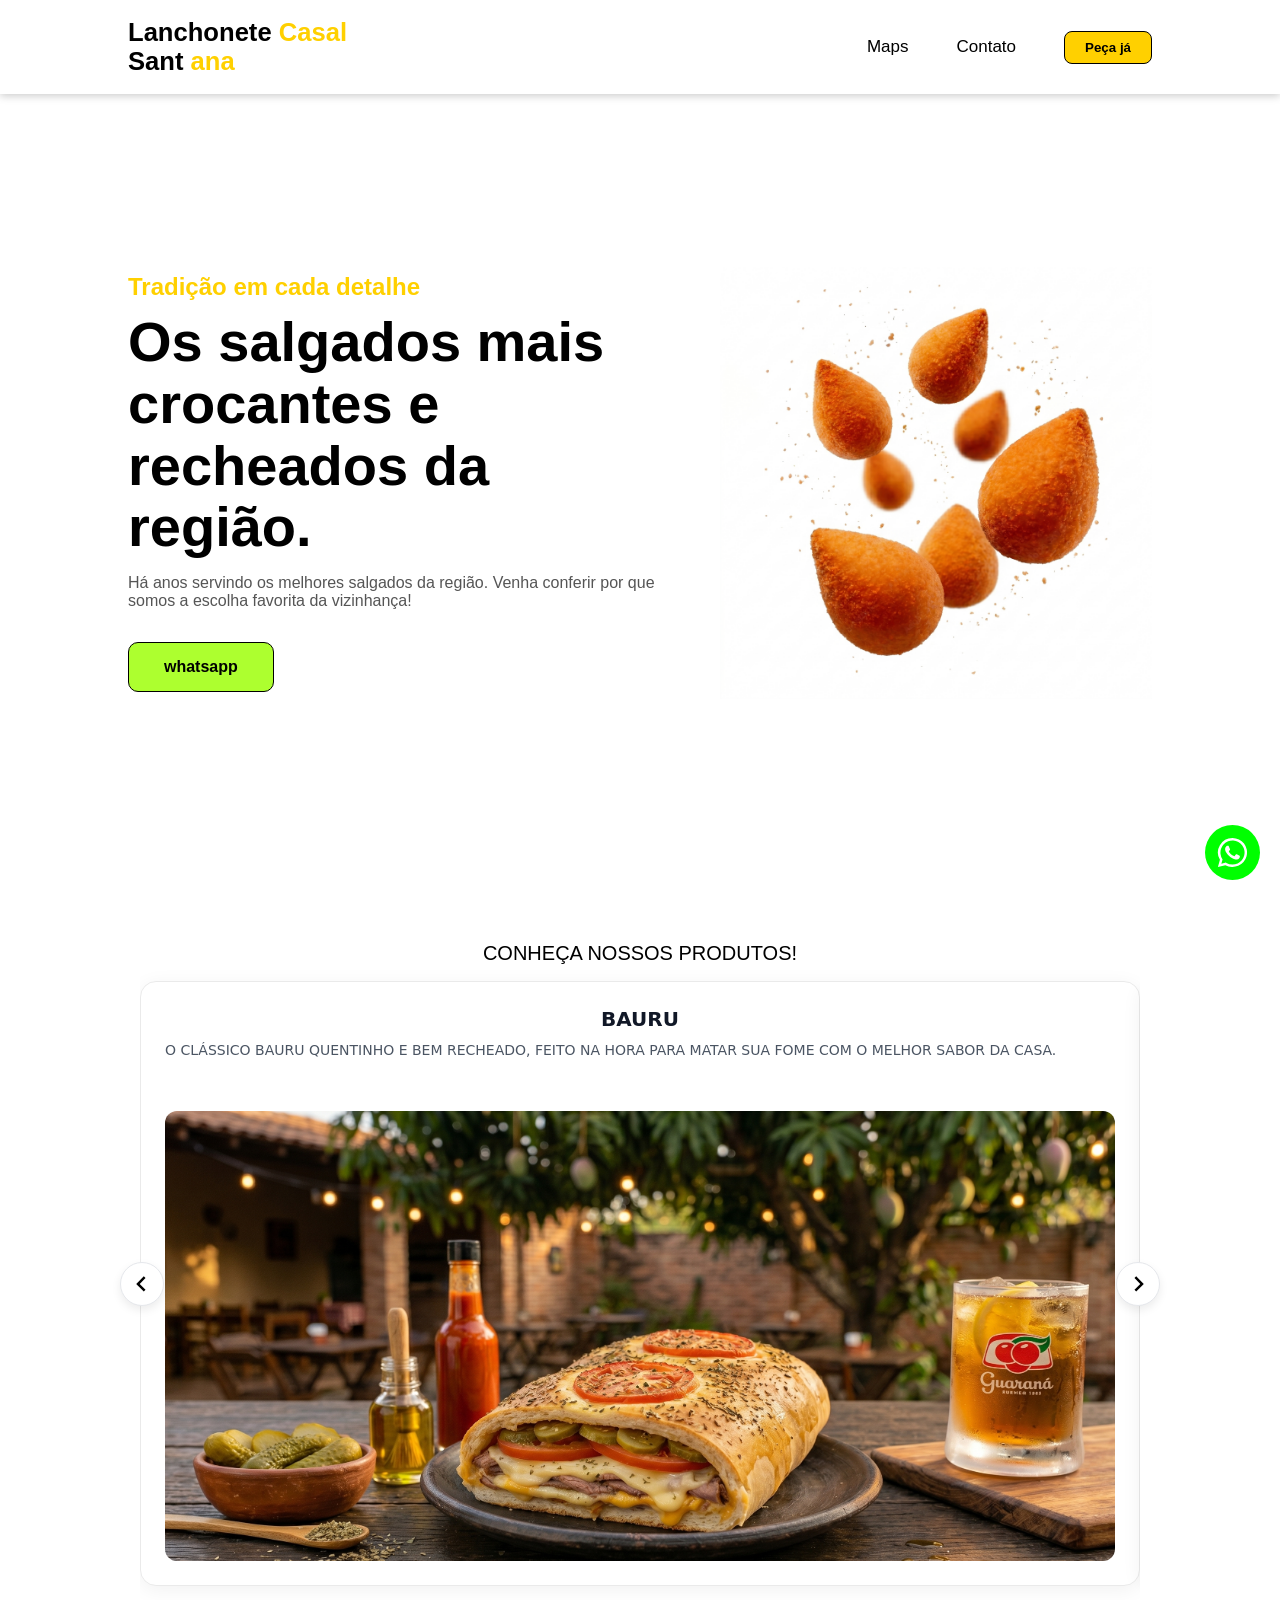
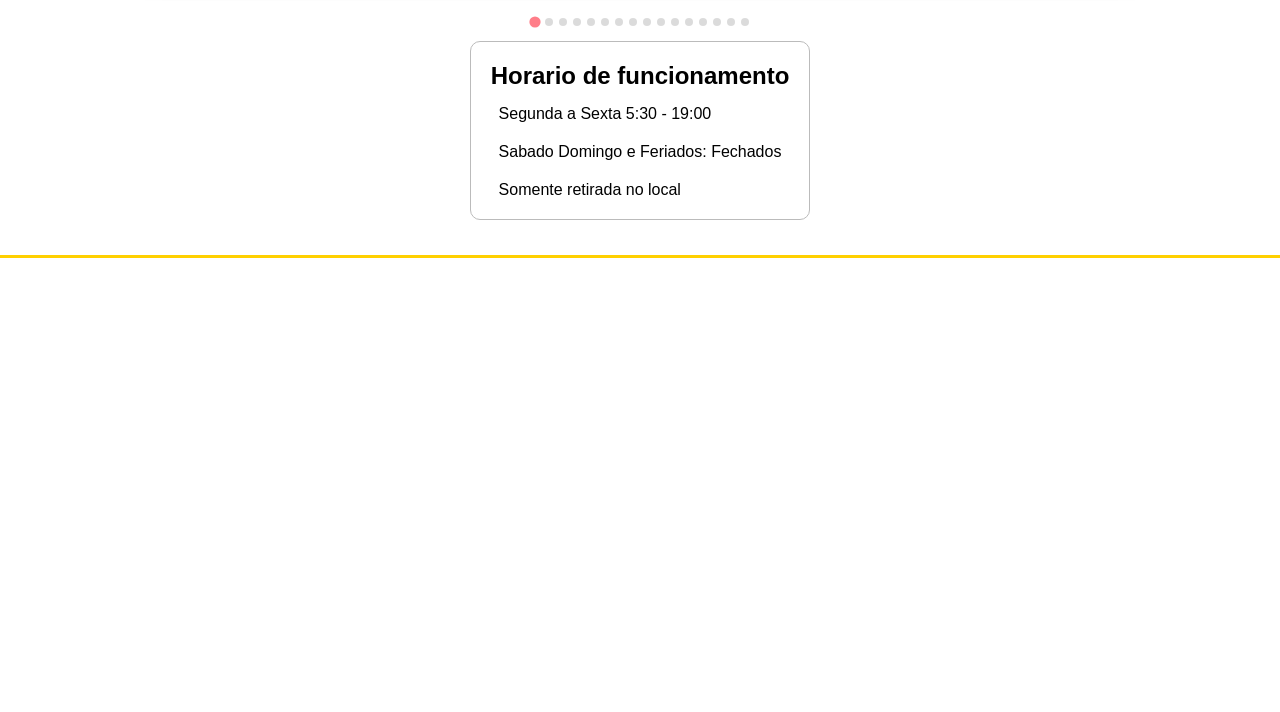
==== commit e36db586: "Adicionei algumas animações e melhorei um pouco o css" ====
--- a/index.html
+++ b/index.html
@@ -33,7 +33,7 @@
                 <h4 class="text-h4">Tradição em cada detalhe</h4>
                 <h1 class="text-h1">Os salgados mais crocantes e recheados da região.</h1>
                 <p>Há anos servindo os melhores salgados da região. Venha conferir por que somos a escolha favorita da vizinhança!</p>
-                <a class="home-btn" href="https://wa.link/on8kbh">whatsapp</a>
+                <a class="home-btn" href="https://wa.link/on8kbh" target="_blank">whatsapp</a>
             </div>
 
             <picture class="home-img">
@@ -317,6 +317,11 @@
         <iframe style="width: 100%; border: none;" src="https://www.google.com/maps/embed?pb=!1m18!1m12!1m3!1d3603.692531419556!2d-49.2216549!3d-25.4151007!2m3!1f0!2f0!3f0!3m2!1i1024!2i768!4f13.1!3m3!1m2!1s0x94dce536078d20c1%3A0xa237b43a099744f5!2sLanchonete%20da%20Cleuza!5e0!3m2!1spt-BR!2sbr!4v1788639614961!5m2!1spt-BR!2sbr" width="600" height="450" style="border:0;" allowfullscreen="" loading="lazy" referrerpolicy="strict-origin-when-cross-origin"></iframe>
     </main>
 
+    <a class="button-wpp" href="https://wa.link/on8kbh" target="_blank">
+        <div class="icone">
+            <svg xmlns="http://www.w3.org/2000/svg" viewBox="0 0 24 24" width="100" height="100"> <path fill="currentColor" d="M12.012 2A9.97 9.97 0 0 0 3.38 17.01L2 22l5.11-1.34A9.97 9.97 0 1 0 12.012 2zm0 18.27a8.26 8.26 0 0 1-4.21-1.15l-.3-.18-3.13.82.83-3.05-.2-.31a8.27 8.27 0 1 1 7.01 3.87zm4.54-6.2c-.25-.13-1.47-.73-1.7-.81-.23-.08-.39-.13-.56.13-.17.25-.64.81-.79.98-.15.17-.29.19-.54.06-.25-.13-1.05-.39-2.01-1.24-.74-.66-1.24-1.48-1.39-1.73-.15-.25-.02-.38.11-.5.11-.11.25-.29.37-.44.12-.15.17-.25.25-.42.08-.17.04-.31-.02-.44-.06-.13-.56-1.35-.77-1.85-.2-.49-.41-.42-.56-.43h-.48c-.17 0-.44.06-.67.31s-.87.85-.87 2.08c0 1.23.89 2.41 1.02 2.58.12.17 1.76 2.68 4.26 3.76.6.26 1.06.41 1.42.53.6.19 1.14.16 1.57.1.48-.07 1.47-.6 1.68-1.18.21-.58.21-1.08.15-1.18-.06-.1-.23-.17-.48-.29z" /></svg>
+        </div>
+    </a>
     <script src="splide.min.js"></script>
     <script src="app.js"></script>
 </body>
--- a/style.css
+++ b/style.css
@@ -190,6 +190,16 @@
 
 .funcionamento {font-size: 1rem; margin: 30px auto 35px; display: flex; flex-direction: column; gap: 15px; border: 1px solid #BBB; width: 80%; padding: 20px; border-radius: 10px; align-items: center; width: fit-content;}
 .funcionamento .horarios {display: flex; flex-direction: column; gap: 20px;}
+
+.button-wpp {transition: box-shadow .2s ease-in; display: flex; padding: 10px; background-color: rgb(0, 255, 0); width: fit-content; border-radius: 50%; cursor: pointer; position: fixed; bottom: 20px; right: 20px;}
+.icone {width: 35px; height: 35px; display: flex; justify-content: center; align-items: center;}
+.icone svg {width: 100%; height: 100%;}
+.icone svg path {fill: #fff;}
+
+.button-wpp:hover {
+  box-shadow: 0px 0px 15px 2px rgb(0,0,0);
+}
+
 
 #slider {
   padding: 90px 0 0;
